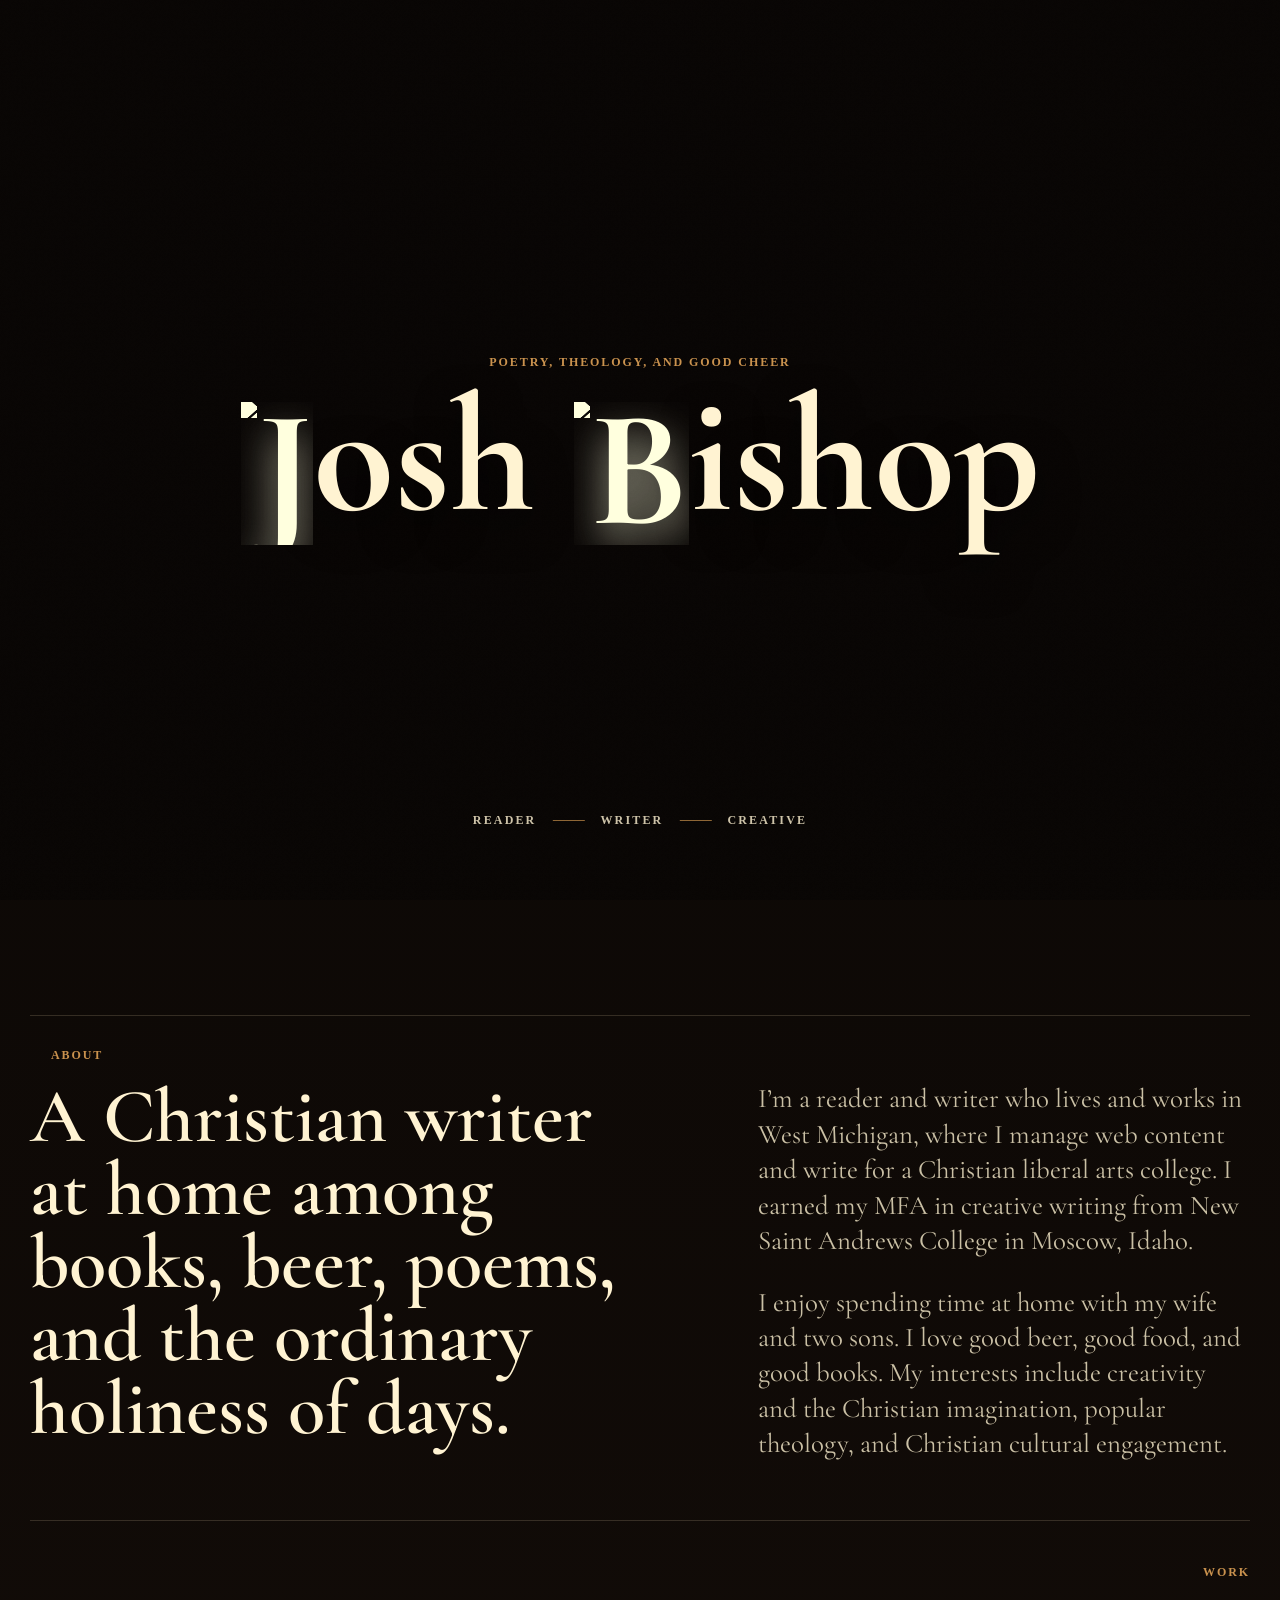
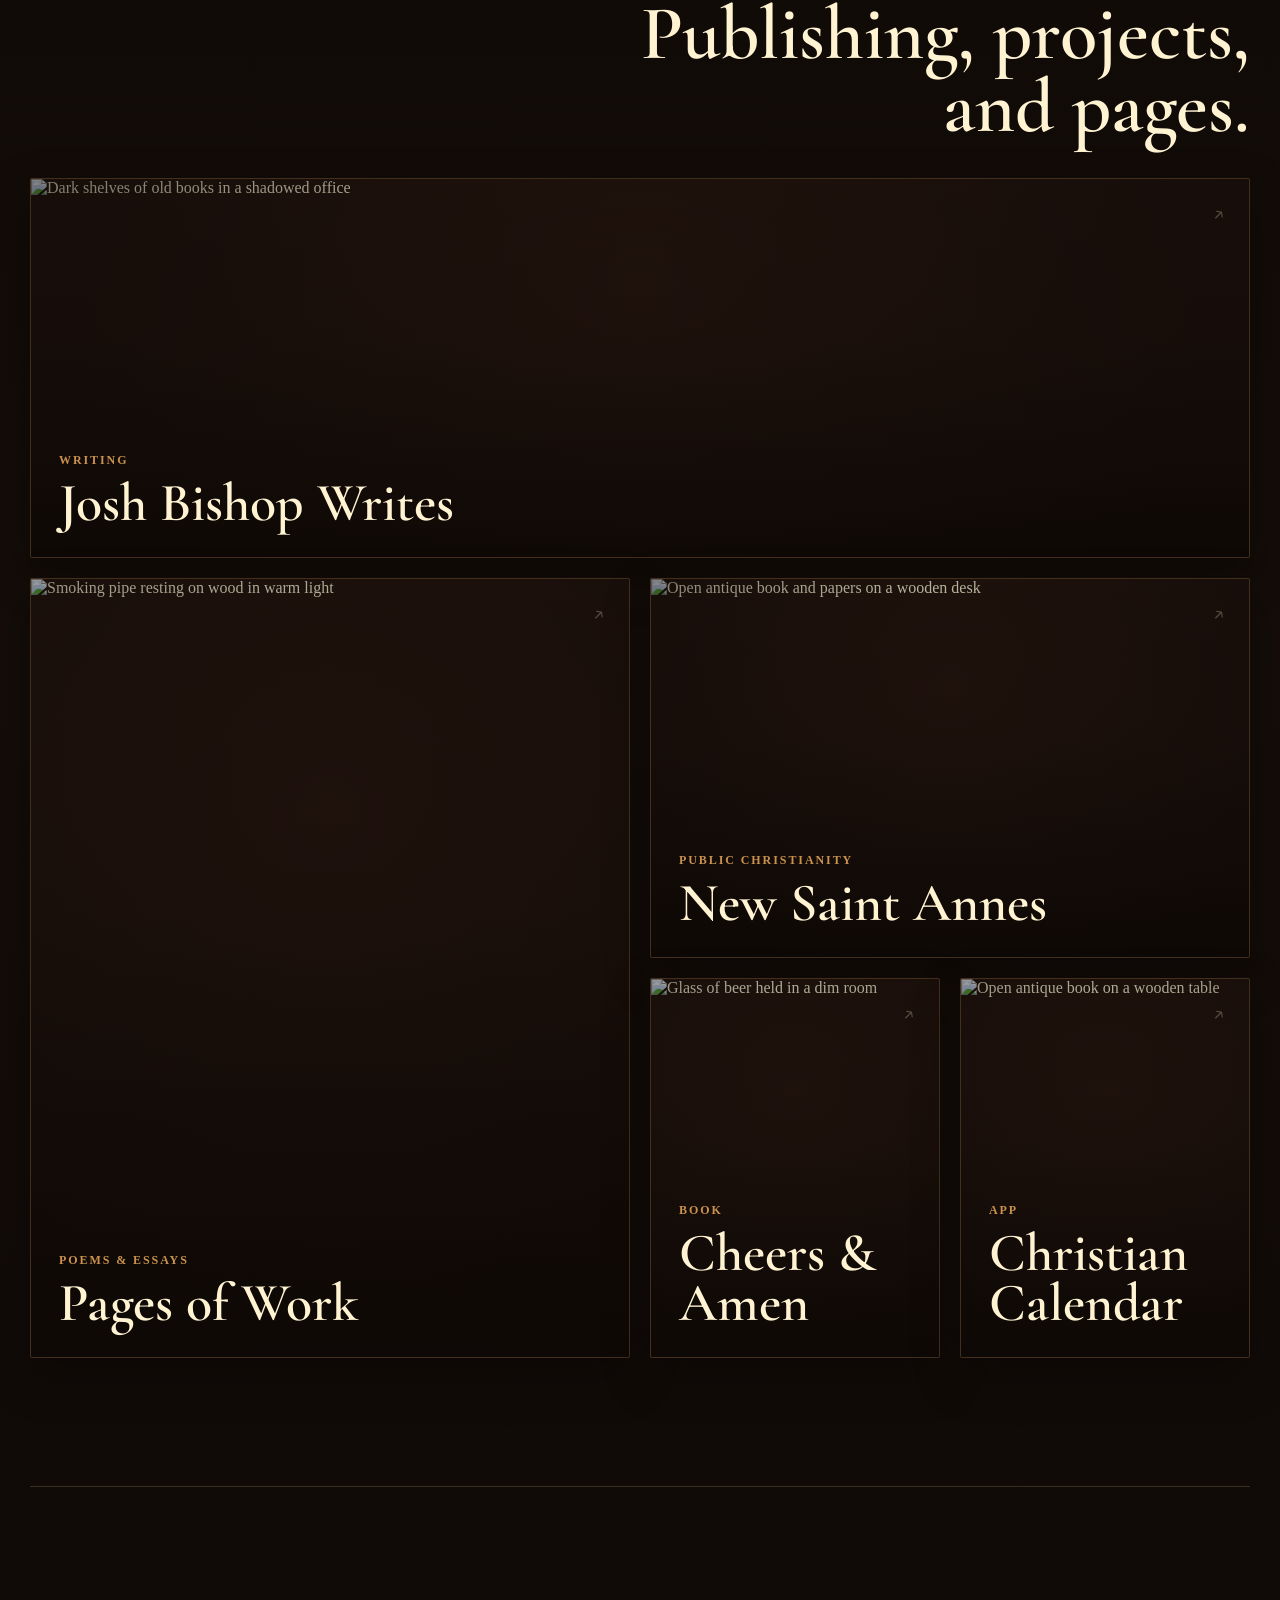
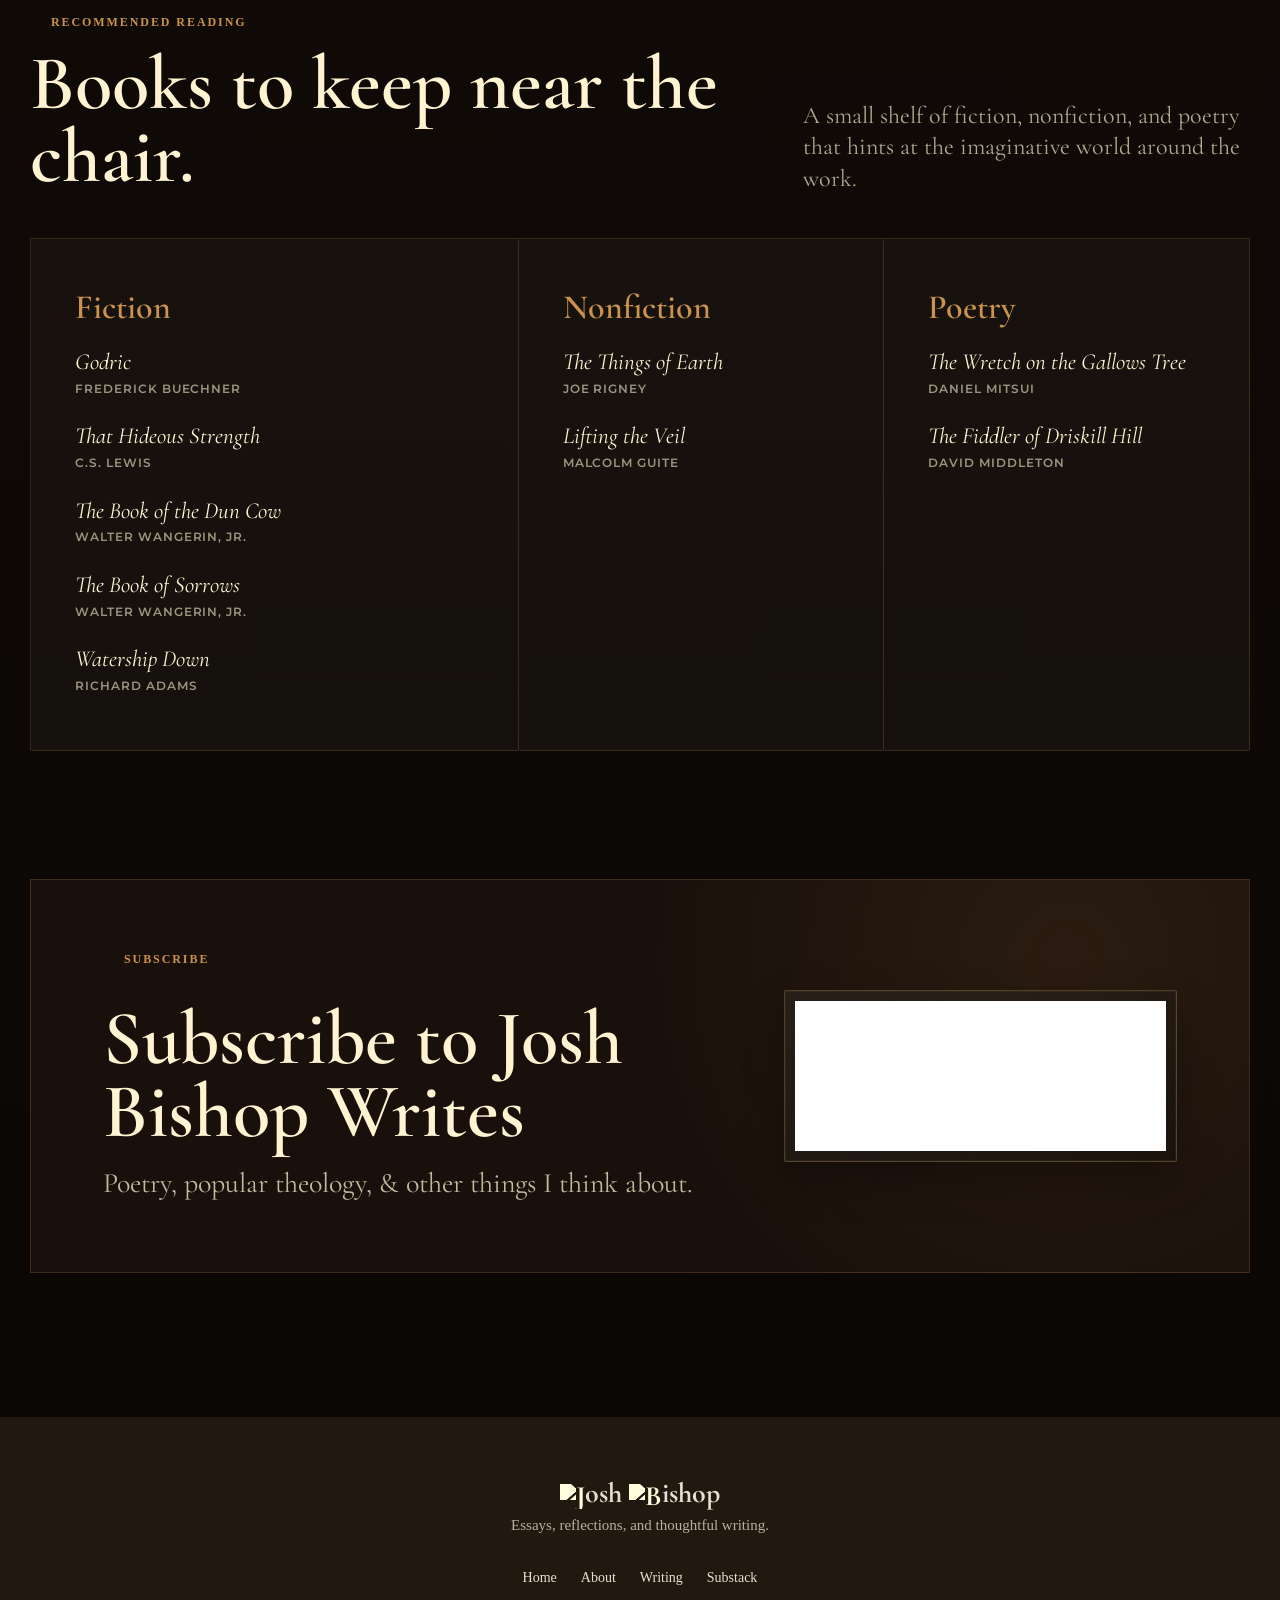
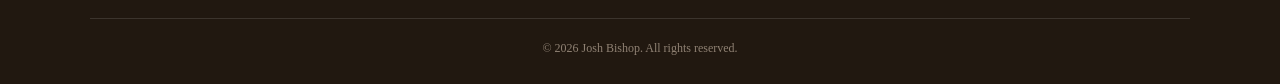
==== index.html @ c332c075 "Add files via upload" ====
<!doctype html>
<html lang="en">
  <head>
    <meta charset="utf-8">
    <meta name="viewport" content="width=device-width, initial-scale=1">
    <title>Josh Bishop | Poetry, Theology, and Good Cheer</title>
    <meta
    name="description"
    content="Josh Bishop is a West Michigan writer exploring poetry, Christian imagination, theology, culture, books, and the ordinary holiness of life."
>
    <link rel="preconnect" href="https://fonts.googleapis.com">
    <link rel="preconnect" href="https://fonts.gstatic.com" crossorigin>
    <link href="https://fonts.googleapis.com/css2?family=Cormorant+Garamond:wght@500;600;700&family=Montserrat:wght@400;500;600;700;800&display=swap" rel="stylesheet">
    <link rel="stylesheet" href="styles.css">
  </head>
  <body>

    <main id="top">
      <section class="hero" aria-label="Josh Bishop introduction">
        <video class="hero-video" autoplay muted loop playsinline>
          <source src="candle-book.mp4" type="video/mp4">
          <source src="https://videos.pexels.com/video-files/10425839/10425839-hd_1920_1080_24fps.mp4" type="video/mp4">
        </video>
        <div class="hero-shade" aria-hidden="true"></div>
        <div class="hero-content">
          <p class="eyebrow">Poetry, Theology, and Good Cheer</p>
          <h1><img class="gothic-initial" src="gothic-J.png" alt="J">osh <img class="gothic-initial" src="gothic-b.png" alt="B">ishop</h1>
        </div>
        <p class="hero-roles">Reader <span></span> Writer <span></span> Creative</p>
      </section>

      <section class="about-section" id="about">
        <div class="section-rule"></div>
        <p class="section-kicker">About</p>
        <div class="about-grid">
          <div class="about-heading">
            <h2>A Christian writer at home among books, beer, poems, and the ordinary holiness of days.</h2>
            <img class="section-pipe" src="smoking-pipe.png" alt="" aria-hidden="true">
          </div>
          <div class="about-copy">
            <p>I’m a reader and writer who lives and works in West Michigan, where I manage web content and write for a Christian liberal arts college. I earned my MFA in creative writing from New Saint Andrews College in Moscow, Idaho.</p>
            <p>I enjoy spending time at home with my wife and two sons. I love good beer, good food, and good books. My interests include creativity and the Christian imagination, popular theology, and Christian cultural engagement.</p>
          </div>
        </div>
      </section>

      <section class="work-section" id="work">
        <div class="section-heading">
          <p class="section-kicker">Work</p>
          <h2>Publishing, projects, and pages.</h2>
        </div>

        <div class="work-grid">
          <a class="work-card work-card-featured" href="https://www.joshbishopwrites.com/" target="_blank" rel="noopener noreferrer">
            <img src="old-office.jpg" alt="Dark shelves of old books in a shadowed office">
            <div class="card-vignette"></div>
            <span class="work-card-arrow" aria-hidden="true">↗</span>
            <div class="card-title">
              <span>Writing</span>
              <h3>Josh Bishop Writes</h3>
            </div>
            <div class="card-hover">
              <p>Poetry, popular theology, and the recurring questions that reward slow attention.</p>
            </div>
          </a>

          <a class="work-card work-card-pages" href="pages.html" target="_blank" rel="noopener noreferrer">
            <img src="pipe.jpg" alt="Smoking pipe resting on wood in warm light">
            <div class="card-vignette"></div>
            <span class="work-card-arrow" aria-hidden="true">↗</span>
            <div class="card-title">
              <span>Poems &amp; Essays</span>
              <h3>Pages of Work</h3>
            </div>
            <div class="card-hover">
              <p>A gathered index for poems, hymns, essays, commonplace notes, theology, and cultural criticism.</p>
            </div>
          </a>

          <a class="work-card work-card-new" href="https://www.newsaintannes.com/" target="_blank" rel="noopener noreferrer">
            <img src="bear.jpg" alt="Open antique book and papers on a wooden desk">
            <div class="card-vignette"></div>
            <span class="work-card-arrow" aria-hidden="true">↗</span>
            <div class="card-title">
              <span>Public Christianity</span>
              <h3>New Saint Annes</h3>
            </div>
            <div class="card-hover">
              <p>Christianity has public implications for how we live, work, worship, and govern.</p>
            </div>
          </a>

          <a class="work-card work-card-small" href="https://www.cheersamen.com/" target="_blank" rel="noopener noreferrer">
            <img src="beer.jpg" alt="Glass of beer held in a dim room">
            <div class="card-vignette"></div>
            <span class="work-card-arrow" aria-hidden="true">↗</span>
            <div class="card-title">
              <span>Book</span>
              <h3>Cheers &amp; Amen</h3>
            </div>
            <div class="card-hover">
              <p>Coming soon...</p>
            </div>
          </a>

          <a class="work-card work-card-small" href="https://www.newsaintannes.com/" target="_blank" rel="noopener noreferrer">
            <img src="old-books.jpg" alt="Open antique book on a wooden table">
            <div class="card-vignette"></div>
            <span class="work-card-arrow" aria-hidden="true">↗</span>
            <div class="card-title">
              <span>App</span>
              <h3>Christian Calendar</h3>
            </div>
            <div class="card-hover">
              <p>Coming soon...</p>
            </div>
          </a>
        </div>
      </section>

      <section class="reading-section" id="reading">
        <p class="section-kicker">Recommended Reading</p>
        <div class="reading-intro">
          <h2>Books to keep near the chair.</h2>
          <p>A small shelf of fiction, nonfiction, and poetry that hints at the imaginative world around the work.</p>
        </div>

        <div class="reading-grid">
          <div class="reading-list">
            <h3>Fiction</h3>
            <ul>
              <li><cite>Godric</cite><span>Frederick Buechner</span></li>
              <li><cite>That Hideous Strength</cite><span>C.S. Lewis</span></li>
              <li><cite>The Book of the Dun Cow</cite><span>Walter Wangerin, Jr.</span></li>
              <li><cite>The Book of Sorrows</cite><span>Walter Wangerin, Jr.</span></li>
              <li><cite>Watership Down</cite><span>Richard Adams</span></li>
            </ul>
          </div>
          <div class="reading-list">
            <h3>Nonfiction</h3>
            <ul>
              <li><cite>The Things of Earth</cite><span>Joe Rigney</span></li>
              <li><cite>Lifting the Veil</cite><span>Malcolm Guite</span></li>
            </ul>
          </div>
          <div class="reading-list">
            <h3>Poetry</h3>
            <ul>
              <li><cite>The Wretch on the Gallows Tree</cite><span>Daniel Mitsui</span></li>
              <li><cite>The Fiddler of Driskill Hill</cite><span>David Middleton</span></li>
            </ul>
          </div>
        </div>
      </section>

      <section class="subscribe-section" id="subscribe">
        <div class="subscribe-panel">
          <div class="subscribe-copy">
            <p class="section-kicker">Subscribe</p>
            <h2>Subscribe to Josh Bishop Writes</h2>
            <p>Poetry, popular theology, &amp; other things I think about.</p>
          </div>
          <div class="subscribe-frame">
            <iframe class="subscribe-embed" src="https://www.joshbishopwrites.com/embed" width="480" height="150" frameborder="0" scrolling="no"></iframe>
          </div>
        </div>
      </section>
    </main>

    <footer class="site-footer">
      <div class="footer-inner">
        <div class="footer-brand">
          <h3><img class="gothic-initial" src="gothic-J.png" alt="J">osh <img class="gothic-initial" src="gothic-b.png" alt="B">ishop</h3>
          <p>Essays, reflections, and thoughtful writing.</p>
        </div>

        <nav class="footer-nav" aria-label="Footer navigation">
          <a href="index.html">Home</a>
          <a href="index.html#about">About</a>
          <a href="pages.html">Writing</a>
          <a href="https://www.joshbishopwrites.com/" target="_blank" rel="noopener noreferrer">Substack</a>
        </nav>

        <div class="footer-bottom">
          <p>© 2026 Josh Bishop. All rights reserved.</p>
        </div>
      </div>
    </footer>

    <script src="script.js"></script>
  </body>
</html>
---- styles.css ----
:root {
  --black: #090604;
  --coal: #120b08;
  --walnut: #21130d;
  --brown: #352016;
  --oxblood: #68241f;
  --green: #203226;
  --brass: #ca924e;
  --paper: #f2dfbc;
  --cream: #fff3d2;
  --muted: #bca27b;
  --line: rgba(255, 231, 188, 0.16);
  --shadow: rgba(0, 0, 0, 0.54);
}

* {
  box-sizing: border-box;
}

html {
  scroll-behavior: smooth;
}

body {
  margin: 0;
  color: var(--cream);
  background:
    radial-gradient(circle at 20% 8%, rgba(104, 36, 31, 0.22), transparent 28rem),
    linear-gradient(180deg, #090604 0%, #140d09 46%, #090604 100%);
  cursor: url("deus-vult-cursor.png") 16 16, auto;
}

body.pages-page {
  min-height: 100vh;
  color: var(--cream);
  background:
    linear-gradient(rgba(9, 6, 4, 0.72), rgba(9, 6, 4, 0.88)),
    url("pages-background.jpg") center / cover fixed no-repeat;
}


body::before {
  position: fixed;
  inset: 0;
  z-index: 10;
  pointer-events: none;
  content: "";
  opacity: 0.025;
  background-image: url("data:image/svg+xml,%3Csvg viewBox='0 0 240 240' xmlns='http://www.w3.org/2000/svg'%3E%3Cfilter id='noise'%3E%3CfeTurbulence type='fractalNoise' baseFrequency='0.85' numOctaves='3' stitchTiles='stitch'/%3E%3C/filter%3E%3Crect width='240' height='240' filter='url(%23noise)' opacity='0.55'/%3E%3C/svg%3E");
  background-size: 240px 240px;
  mix-blend-mode: overlay;
}

a {
  color: inherit;
  text-decoration: none;
}

a:focus-visible,
button:focus-visible,
input:focus-visible {
  outline: 2px solid rgba(185, 133, 69, 0.9);
  outline-offset: 4px;
}

img,
video {
  display: block;
  max-width: 100%;
}

.hero {
  position: relative;
  min-height: 100svh;
  display: grid;
  place-items: center;
  overflow: hidden;
  isolation: isolate;
  background: var(--black);
}

.hero-video {
  position: absolute;
  inset: 0;
  z-index: -3;
  width: 100%;
  height: 100%;
  object-fit: cover;
}

.hero-shade {
  position: absolute;
  inset: 0;
  z-index: -1;
  background:
    radial-gradient(circle at center, rgba(9, 6, 4, 0.03) 0%, rgba(9, 6, 4, 0.26) 44%, rgba(9, 6, 4, 0.58) 100%),
    linear-gradient(180deg, rgba(9, 6, 4, 0.12) 0%, rgba(9, 6, 4, 0.24) 62%, rgba(9, 6, 4, 0.72) 100%),
    rgba(9, 6, 4, 0.1);
}

.hero-content {
  width: min(960px, calc(100% - 40px));
  text-align: center;
}

.eyebrow,
.section-kicker {
  margin: 0 0 18px;
  color: var(--brass);
  font-size: 12px;
  font-weight: 800;
  letter-spacing: 0.16em;
  text-transform: uppercase;
}

.section-kicker::before {
  display: inline-block;
  width: 12px;
  height: 12px;
  margin-right: 9px;
  vertical-align: -1px;
  content: "";
  background: rgba(185, 133, 69, 0.78);
  mask: url("deus-vult.png") center / contain no-repeat;
  -webkit-mask: url("deus-vult.png") center / contain no-repeat;
}

.hero h1 {
  margin: 0;
  font-family: "Cormorant Garamond", Georgia, serif;
  font-size: clamp(72px, 13vw, 190px);
  font-weight: 700;
  line-height: 0.82;
  letter-spacing: 0;
  text-shadow: 0 18px 40px rgba(0, 0, 0, 0.72);
}

.gothic-initial {
  display: inline-block;
  width: auto;
  height: 0.86em;
  vertical-align: -0.08em;
  filter: brightness(0) saturate(100%) invert(94%) sepia(12%) saturate(643%) hue-rotate(339deg) brightness(108%) contrast(104%);
}

.hero-roles {
  position: absolute;
  left: 50%;
  bottom: clamp(34px, 8vh, 84px);
  display: flex;
  align-items: center;
  gap: 16px;
  margin: 0;
  color: rgba(255, 243, 210, 0.8);
  font-size: 12px;
  font-weight: 800;
  letter-spacing: 0.18em;
  text-transform: uppercase;
  transform: translateX(-50%);
  white-space: nowrap;
}

.hero-roles span {
  width: 32px;
  height: 1px;
  background: rgba(185, 133, 69, 0.76);
}

.about-section,
.work-section,
.reading-section,
.subscribe-section {
  width: min(1220px, calc(100% - 40px));
  margin: 0 auto;
}

.about-section {
  padding: clamp(80px, 9vw, 130px) 0 clamp(36px, 5vw, 72px);
}

.section-rule {
  width: 100%;
  height: 1px;
  margin-bottom: 32px;
  background: var(--line);
}

.about-grid {
  display: grid;
  grid-template-columns: minmax(0, 0.96fr) minmax(320px, 0.74fr);
  gap: clamp(40px, 7vw, 96px);
  align-items: start;
}

.about-heading {
  position: relative;
}

h2,
h3 {
  font-family: "Cormorant Garamond", Georgia, serif;
  letter-spacing: 0;
}

.about-heading h2,
.section-heading h2,
.reading-intro h2,
.subscribe-panel h2 {
  margin: 0;
  font-size: clamp(42px, 6vw, 78px);
  font-weight: 600;
  line-height: 0.95;
}

.about-copy {
  color: rgba(255, 243, 210, 0.78);
  font-family: "Cormorant Garamond", Georgia, serif;
  font-size: clamp(22px, 2.1vw, 29px);
  line-height: 1.32;
}

.about-copy p {
  margin: 0 0 26px;
}

.section-pipe {
  position: absolute;
  top: 350px;
  left: -2rem;
  z-index: 5;
  width: clamp(220px, 30vw, 360px);
  height: auto;
  margin: 0;
  opacity: 0.72;
  filter: sepia(1) saturate(1.9) hue-rotate(345deg) brightness(0.5);
  pointer-events: none;
  transform: scaleX(-1) rotate(20deg);
  transform-origin: right;
}

.section-heading {
  margin-bottom: 34px;
  margin-top: -5rem;

  padding-top: clamp(30px, 4vw, 44px);
  border-top: 1px solid var(--line);
  text-align: right;
}

.section-heading h2 {
  max-width: 630px;
  margin-left: auto;
}

.work-section {
  padding: clamp(24px, 4vw, 48px) 0 clamp(84px, 10vw, 150px);
}

.work-grid {
  display: grid;
  grid-template-columns: repeat(4, minmax(0, 1fr));
  grid-auto-rows: 180px;
  gap: 20px;
}

.work-card {
  position: relative;
  overflow: hidden;
  min-height: 320px;
  border-radius: 2px;
  border: 1px solid rgba(215, 171, 103, 0.18);
  background: var(--walnut);
  box-shadow: 0 18px 48px rgba(0, 0, 0, 0.3);
}

.work-card-featured img {
  object-position: center 70%;
}

.work-card:focus-visible {
  outline-offset: 6px;
}

.work-card.tall {
  grid-column: span 2;
  grid-row: span 2;
}

.work-card.wide {
  grid-column: span 2;
}

.work-card-featured {
  grid-column: 1 / -1;
  grid-row: span 2;
}

.work-card-pages {
  grid-column: span 2;
  grid-row: span 4;
}

.work-card-new {
  grid-column: span 2;
  grid-row: span 2;
}

.work-card-small {
  grid-column: span 1;
  grid-row: span 2;
}

.work-card img {
  width: 100%;
  height: 100%;
  object-fit: cover;
  filter: saturate(0.92) contrast(1.06) brightness(0.86);
  transition: transform 700ms ease, filter 700ms ease;
}

.card-vignette,
.card-hover,
.card-title {
  position: absolute;
  inset: 0;
}

.work-card-arrow {
  position: absolute;
  top: 24px;
  right: 24px;
  z-index: 2;
  color: rgba(255, 243, 210, 0.74);
  font-family: "Montserrat", system-ui, -apple-system, BlinkMacSystemFont, "Segoe UI", sans-serif;
  font-size: 22px;
  line-height: 1;
  opacity: 0.35;
  transform: translate(0);
  transition: opacity 240ms ease, transform 240ms ease;
}

.card-vignette {
  background:
    linear-gradient(180deg, rgba(9, 6, 4, 0.06) 0%, rgba(9, 6, 4, 0.14) 42%, rgba(9, 6, 4, 0.68) 100%),
    radial-gradient(circle at 50% 30%, transparent 0%, rgba(9, 6, 4, 0.38) 84%);
  transition: background 340ms ease;
}

.card-title {
  display: flex;
  flex-direction: column;
  justify-content: flex-end;
  padding: 28px;
  transition: transform 340ms ease;
}

.card-title span {
  margin-bottom: 10px;
  color: var(--brass);
  font-size: 12px;
  font-weight: 800;
  letter-spacing: 0.16em;
  text-transform: uppercase;
}

.card-title h3 {
  max-width: 420px;
  margin: 0;
  font-size: clamp(44px, 4.2vw, 62px);
  font-weight: 600;
  line-height: 0.94;
}

.card-hover {
  display: flex;
  align-items: flex-end;
  justify-content: flex-start;
  text-align: left;
  padding: 28px;
  opacity: 0;
  transform: translateY(16px);
  transition: opacity 300ms ease, transform 300ms ease;
}

.card-hover p {
  width: min(430px, 100%);
  margin: 0;
  color: var(--paper);
  font-family: "Cormorant Garamond", Georgia, serif;
  font-size: 25px;
  line-height: 1.18;
}

.work-card:hover img,
.work-card:focus-within img {
  transform: scale(1.025);
  filter: saturate(0.96) contrast(1.08) brightness(0.8);
}

.work-card:hover .card-vignette,
.work-card:focus-within .card-vignette {
  background:
    linear-gradient(180deg, rgba(9, 6, 4, 0.08) 0%, rgba(9, 6, 4, 0.24) 42%, rgba(9, 6, 4, 0.82) 100%),
    radial-gradient(circle at 50% 30%, rgba(9, 6, 4, 0.04) 0%, rgba(9, 6, 4, 0.56) 84%);
}

.work-card:hover .work-card-arrow,
.work-card:focus-within .work-card-arrow {
  opacity: 1;
  transform: translate(3px, -3px);
}

.work-card:hover .card-title,
.work-card:focus-within .card-title {
  transform: translateY(-56px);
}

.work-card-pages:hover .card-title,
.work-card-pages:focus-within .card-title {
  transform: translateY(-92px);
}

.work-card:hover .card-hover,
.work-card:focus-within .card-hover {
  opacity: 1;
  transform: translateY(0);
}

.reading-section {
  padding: clamp(84px, 10vw, 138px) 0;
  border-top: 1px solid var(--line);
}

.reading-intro {
  display: grid;
  grid-template-columns: minmax(0, 0.84fr) minmax(300px, 0.52fr);
  gap: 52px;
  align-items: end;
  margin-bottom: 44px;
}

.reading-intro p {
  margin: 0;
  color: rgba(255, 243, 210, 0.68);
  font-family: "Cormorant Garamond", Georgia, serif;
  font-size: 24px;
  line-height: 1.3;
}

.reading-grid {
  display: grid;
  grid-template-columns: 1.2fr 0.9fr 0.9fr;
  border-top: 1px solid rgba(215, 171, 103, 0.18);
  border-left: 1px solid rgba(215, 171, 103, 0.18);
}

.reading-list {
  min-height: 330px;
  padding: clamp(38px, 4vw, 48px) clamp(30px, 3.6vw, 44px) clamp(44px, 4.5vw, 54px);
  border-radius: 2px;
  border-right: 1px solid rgba(215, 171, 103, 0.18);
  border-bottom: 1px solid rgba(215, 171, 103, 0.18);
  background: rgba(255, 243, 210, 0.035);
}

.reading-list h3 {
  margin: 0 0 22px;
  color: var(--brass);
  font-size: 34px;
  font-weight: 600;
}

.reading-list ul {
  display: grid;
  gap: 26px;
  margin: 0;
  padding: 0;
  list-style: none;
}

.reading-list li {
  display: grid;
  gap: 5px;
  color: rgba(255, 243, 210, 0.74);
  font-size: 15px;
  line-height: 1.55;
}

.reading-list li span {
  color: rgba(255, 243, 210, 0.58);
  font-family: "Montserrat", system-ui, -apple-system, BlinkMacSystemFont, "Segoe UI", sans-serif;
  font-size: 12px;
  font-weight: 600;
  letter-spacing: 0.08em;
  text-transform: uppercase;
}

cite {
  display: block;
  color: var(--cream);
  font-family: "Cormorant Garamond", Georgia, serif;
  font-size: 23px;
  font-style: italic;
  line-height: 1.08;
}

.subscribe-section {
  padding: 0 0 clamp(36px, 5vw, 64px);
}

.subscribe-panel {
  position: relative;
  overflow: hidden;
  display: grid;
  grid-template-columns: minmax(0, 0.95fr) minmax(360px, 0.58fr);
  gap: 24px 36px;
  align-items: center;
  padding: clamp(36px, 6vw, 72px);
  border: 1px solid rgba(215, 171, 103, 0.18);
  background:
    radial-gradient(circle at 85% 20%, rgba(185, 133, 69, 0.1), transparent 26rem),
    #1a100b;
}

.subscribe-copy {
  display: grid;
  gap: 18px;
  align-content: center;
}

.subscribe-panel h2 {
  max-width: 760px;
}

.subscribe-panel p:not(.section-kicker) {
  margin: 0;
  color: rgba(255, 243, 210, 0.74);
  font-family: "Cormorant Garamond", Georgia, serif;
  font-size: 28px;
  line-height: 1.2;
}

.subscribe-form {
  grid-column: 1 / -1;
  display: grid;
  grid-template-columns: minmax(0, 3fr) minmax(140px, 1fr);
  gap: 12px;
  align-self: end;
  width: min(100%, 660px);
  margin-top: 22px;
}

.subscribe-form input,
.subscribe-form button {
  height: 50px;
  border: 1px solid rgba(255, 231, 188, 0.24);
  font: inherit;
}

.subscribe-form input {
  min-width: 0;
  padding: 0 16px;
  color: var(--cream);
  background: rgba(9, 6, 4, 0.42);
}

.subscribe-form input:focus {
  border-color: rgba(185, 133, 69, 0.7);
}

.subscribe-form input::placeholder {
  color: rgba(255, 243, 210, 0.58);
}

.subscribe-form button {
  padding: 0 24px;
  color: #170d09;
  background: var(--brass);
  font-size: 12px;
  font-weight: 800;
  letter-spacing: 0.14em;
  text-transform: uppercase;
  cursor: pointer;
  transition: background 160ms ease, transform 160ms ease;
}

.subscribe-form button:hover {
  background: #d09a58;
}

.subscribe-form button:active {
  transform: translateY(1px);
}

.subscribe-embed {
  display: block;
  width: 100%;
  max-width: 100%;
  border: 0;
  background: #fff;
}

.subscribe-frame {
  grid-column: 2;
  grid-row: 1;
  justify-self: end;
  overflow: hidden;
  width: min(100%, 520px);
  margin-top: 0;
  padding: 10px;
  border: 1px solid rgba(215, 171, 103, 0.28);
  border-radius: 2px;
  background:
    linear-gradient(145deg, rgba(255, 243, 210, 0.08), rgba(255, 243, 210, 0.02)),
    rgba(9, 6, 4, 0.42);
  box-shadow:
    inset 0 0 0 1px rgba(255, 243, 210, 0.04),
    0 18px 42px rgba(0, 0, 0, 0.28);
}

.site-footer {
  margin-top: 80px;
  padding: 64px 24px 28px;
  color: #e8ddcf;
  background: #211810;
}

.footer-inner {
  max-width: 1100px;
  margin: 0 auto;
  text-align: center;
}

.footer-brand {
  margin-bottom: 36px;
}

.footer-brand h3 {
  margin: 0 0 8px;
  font-family: "Cormorant Garamond", Georgia, serif;
  font-size: 28px;
  font-weight: 700;
  line-height: 0.9;
}

.footer-brand .gothic-initial {
  height: 0.9em;
}

.footer-brand p {
  margin: 0;
  color: #bcae9e;
  font-size: 15px;
}

.footer-nav {
  display: flex;
  flex-wrap: wrap;
  justify-content: center;
  gap: 24px;
  padding-bottom: 32px;
  border-bottom: 1px solid rgba(255, 255, 255, 0.12);
}

.footer-nav a {
  color: #e8ddcf;
  font-size: 14px;
  transition: opacity 200ms ease;
}

.footer-nav a:hover {
  opacity: 0.65;
}

.footer-bottom {
  padding-top: 22px;
  color: #8f8173;
  font-size: 12px;
}

.footer-bottom p {
  margin: 0;
}

.visually-hidden {
  position: absolute;
  width: 1px;
  height: 1px;
  padding: 0;
  overflow: hidden;
  clip: rect(0, 0, 0, 0);
  white-space: nowrap;
  border: 0;
}

.pages-header {
  position: relative;
  z-index: 2;
  display: grid;
  grid-template-columns: 1fr auto 1fr;
  align-items: center;
  gap: 24px;
  width: min(1340px, calc(100% - 40px));
  margin: 0 auto;
  padding: 28px 0 0;
  color: rgba(255, 243, 210, 0.66);
  font-size: 11px;
  font-weight: 800;
  letter-spacing: 0.14em;
  text-transform: uppercase;
}

.pages-home-link {
  justify-self: start;
  transition: color 180ms ease;
}

.pages-home-link::before {
  content: "← ";
}

.pages-home-link:hover {
  color: var(--cream);
}

.pages-header-label {
  margin: 0;
  color: var(--cream);
  font-family: "Cormorant Garamond", Georgia, serif;
  font-size: 24px;
  font-weight: 700;
  line-height: 0.9;
  letter-spacing: 0;
  text-transform: none;
  white-space: nowrap;
}

.pages-header-label .gothic-initial {
  height: 0.9em;
}

.pages-main {
  position: relative;
  z-index: 1;
  width: min(1340px, calc(100% - 40px));
  margin: 0 auto;
  padding: clamp(58px, 6vw, 92px) 0 clamp(44px, 7vw, 92px);
}

.pages-hero {
  display: grid;
  justify-items: center;
  text-align: center;
}

.pages-title {
  max-width: 1120px;
  margin: 0;
  font-family: "Cormorant Garamond", Georgia, serif;
  font-size: clamp(76px, 12vw, 180px);
  font-weight: 500;
  line-height: 0.85;
  letter-spacing: 0;
  text-shadow: 0 18px 42px rgba(0, 0, 0, 0.72);
}

.pages-intro {
  width: min(680px, 100%);
  margin: clamp(24px, 3vw, 38px) auto 0;
  color: rgba(255, 243, 210, 0.76);
  font-family: "Cormorant Garamond", Georgia, serif;
  font-size: clamp(24px, 2.4vw, 34px);
  line-height: 1.2;
}

.pages-archive {
  display: grid;
  grid-template-columns: repeat(12, minmax(0, 1fr));
  grid-auto-rows: 90px;
  gap: 18px;
  margin-top: clamp(52px, 6vw, 84px);
}

.page-card {
  position: relative;
  overflow: hidden;
  display: block;
  min-height: 260px;
  border: 1px solid rgba(215, 171, 103, 0.2);
  border-radius: 2px;
  background: #140d09;
  box-shadow: 0 22px 60px rgba(0, 0, 0, 0.34);
  isolation: isolate;
}

.page-card-primary {
  grid-column: span 7;
  grid-row: span 6;
}

.page-card-short {
  grid-column: span 5;
  grid-row: span 3;
}

.page-card-square {
  grid-column: span 4;
  grid-row: span 4;
}

.page-card-wide {
  grid-column: span 8;
  grid-row: span 4;
}

.page-card-medium {
  grid-column: span 4;
  grid-row: span 3;
}

.page-card-anglican {
  grid-column: span 3;
  grid-row: span 6;
}

.page-card-subscribe {
  grid-column: span 9;
  grid-row: span 3;
  min-height: 0;
  border-color: rgba(215, 171, 103, 0.3);
  background:
    radial-gradient(circle at 84% 18%, rgba(185, 133, 69, 0.16), transparent 18rem),
    linear-gradient(145deg, rgba(255, 243, 210, 0.05), rgba(9, 6, 4, 0.08)),
    rgba(18, 11, 8, 0.9);
}

.page-card img {
  width: 100%;
  height: 100%;
  object-fit: cover;
  filter: saturate(0.9) contrast(1.04) brightness(0.9);
  transform: scale(1);
  transition: transform 700ms ease, filter 700ms ease;
}

.page-card-rabbit-room img {
  object-position: center 24%;
}

.page-card-rabbit-poetry img {
  object-position: center 80%;
}

.page-card-medium img {
  
  filter: sepia(0.75) saturate(1.3) brightness(0.68);
}

.page-card-shade {
  position: absolute;
  inset: 0;
  z-index: 1;
  background:
    linear-gradient(to top, rgba(8, 5, 3, 0.84), rgba(8, 5, 3, 0.2) 60%, rgba(8, 5, 3, 0.06)),
    radial-gradient(circle at 50% 28%, rgba(255, 243, 210, 0.06), rgba(8, 5, 3, 0.34) 78%);
  transition: background 320ms ease;
}

.page-card-content {
  position: absolute;
  left: 0;
  right: 0;
  bottom: 0;
  z-index: 2;
  display: flex;
  flex-direction: column;
  align-items: flex-start;
  padding: clamp(22px, 3vw, 34px);
}

.page-subscribe-content {
  top: 0;
  display: grid;
  grid-template-columns: minmax(0, 0.9fr) minmax(320px, 1fr);
  gap: clamp(20px, 4vw, 48px);
  align-content: center;
  align-items: center;
}

.page-subscribe-copy {
  display: grid;
  grid-column: 1;
  gap: 12px;
}



.page-card-subscribe .page-card-title {
  font-size: clamp(30px, 3vw, 46px);
}

.pages-more-embed {
  height: 150px;
}

.pages-more-frame {
  grid-column: 2;
  grid-row: 1;
  align-self: center;
  justify-self: end;
  width: min(100%, 520px);
  margin-top: 0;
}

.page-card-category {
  color: var(--brass);
  font-size: 11px;
  font-weight: 800;
  letter-spacing: 0.16em;
  text-transform: uppercase;
}

.page-card-title {
  display: flex;
  align-items: end;
  justify-content: space-between;
  gap: 18px;
  font-family: "Cormorant Garamond", Georgia, serif;
  font-size: clamp(34px, 4vw, 62px);
  font-weight: 600;
  line-height: 0.95;
  letter-spacing: 0;
}

.page-card-arrow {
  position: absolute;
  top: 24px;
  right: 24px;
  z-index: 2;
  color: rgba(255, 243, 210, 0.74);
  font-family: "Montserrat", system-ui, -apple-system, BlinkMacSystemFont, "Segoe UI", sans-serif;
  font-size: 22px;
  line-height: 1;
  opacity: 0.35;
  transform: translate(0);
  transition: opacity 240ms ease, transform 240ms ease;
}

.page-card-description {
  max-width: 520px;
  margin-top: 0;
  color: rgba(242, 223, 188, 0.88);
  font-family: "Cormorant Garamond", Georgia, serif;
  font-size: clamp(18px, 1.5vw, 23px);
  line-height: 1.2;
  max-height: 0;
  opacity: 0;
  overflow: hidden;
  transform: translateY(10px);
  transition:
    max-height 420ms ease,
    opacity 280ms ease,
    transform 420ms ease,
    margin-top 420ms ease;
}

.page-card:hover img,
.page-card:focus-visible img {
  filter: saturate(0.94) contrast(1.06) brightness(0.82);
  transform: scale(1.026);
}

.page-card:hover .page-card-shade,
.page-card:focus-visible .page-card-shade {
  background:
    linear-gradient(to top, rgba(8, 5, 3, 0.9), rgba(8, 5, 3, 0.3) 58%, rgba(8, 5, 3, 0.12)),
    radial-gradient(circle at 50% 28%, rgba(255, 243, 210, 0.04), rgba(8, 5, 3, 0.48) 82%);
}

.page-card:hover .page-card-arrow,
.page-card:focus-visible .page-card-arrow {
  opacity: 1;
  transform: translate(3px, -3px);
}

.page-card:hover .page-card-description,
.page-card:focus-visible .page-card-description {
  max-height: 120px;
  margin-top: 14px;
  opacity: 1;
  transform: translateY(0);
}

@media (max-width: 920px) {
  .about-grid,
  .reading-intro,
  .subscribe-panel {
    grid-template-columns: 1fr;
  }

  .subscribe-frame {
    grid-column: 1;
    grid-row: auto;
    justify-self: start;
    margin-top: 10px;
  }

  .subscribe-panel p:not(.section-kicker) {
    max-width: 560px;
  }

  .work-grid {
    grid-template-columns: repeat(2, minmax(0, 1fr));
    grid-auto-rows: 340px;
  }

  .work-card.tall,
  .work-card.wide,
  .work-card-featured,
  .work-card-pages,
  .work-card-new {
    grid-column: span 2;
    grid-row: span 1;
  }

  .reading-grid {
    grid-template-columns: 1fr;
  }

  .pages-archive {
    grid-template-columns: repeat(6, minmax(0, 1fr));
    grid-auto-rows: 86px;
  }

  .page-card-primary,
  .page-card-short,
  .page-card-square,
  .page-card-wide,
  .page-card-medium,
  .page-card-anglican,
  .page-card-subscribe {
    grid-column: span 6;
    grid-row: span 4;
  }

}

@media (max-width: 620px) {
  .hero-video {
    object-position: 34% center;
  }

  .hero-content {
    width: min(100% - 28px, 420px);
  }

  .eyebrow {
    margin-bottom: 14px;
    font-size: 9px;
    letter-spacing: 0.12em;
  }

  .hero h1 {
    font-size: clamp(54px, 18vw, 86px);
    line-height: 0.86;
    white-space: nowrap;
  }

  .hero-roles {
    bottom: 24px;
    gap: 9px;
    font-size: 9px;
    letter-spacing: 0.12em;
  }

  .hero-roles span {
    width: 16px;
  }

  .section-pipe {
    top: 518px;
  }

  .about-section,
  .work-section,
  .reading-section,
  .subscribe-section {
    width: min(100% - 28px, 1220px);
  }

  .section-heading{
    margin-top: 0;
  }

  .work-grid {
    grid-template-columns: 1fr;
  }

  .work-card,
  .work-card.tall,
  .work-card.wide,
  .work-card-featured,
  .work-card-pages,
  .work-card-new,
  .work-card-small {
    grid-column: span 1;
    grid-row: span 1;
  }

  .subscribe-form {
    grid-template-columns: 1fr;
    width: 100%;
  }

  .footer-nav {
    gap: 16px 22px;
  }

  body.pages-page {
    background-attachment: scroll;
  }

  .pages-header {
    grid-template-columns: 1fr;
    gap: 12px;
    width: min(100% - 28px, 1220px);
    padding-top: 22px;
  }

  .pages-header-label {
    justify-self: center;
  }

  .pages-main {
    width: min(100% - 28px, 1220px);
    padding-top: 60px;
  }

  .pages-title {
    font-size: clamp(68px, 24vw, 116px);
  }

  .pages-archive {
    grid-template-columns: 1fr;
    grid-auto-rows: auto;
    gap: 14px;
    margin-top: 56px;
  }

  .page-card-primary,
  .page-card-short,
  .page-card-square,
  .page-card-wide,
  .page-card-medium,
  .page-card-anglican {
    grid-column: span 1;
    grid-row: auto;
  }

  .page-card-subscribe {
    grid-column: span 1;
    grid-row: auto;
    aspect-ratio: auto;
    min-height: 360px;
  }

  .page-subscribe-content {
    grid-template-columns: 1fr;
    gap: 20px;
  }

  .pages-more-frame {
    grid-column: 1;
    grid-row: auto;
    justify-self: stretch;
  }

  .page-card {
    aspect-ratio: 4 / 3;
    min-height: 0;
  }

  .page-card-description,
  .page-card-arrow {
    opacity: 1;
    transform: translate(0);
  }

  .page-card-description {
    max-height: 120px;
    margin-top: 14px;
  }
}

@media (prefers-reduced-motion: reduce) {
  html {
    scroll-behavior: auto;
  }

  *,
  *::before,
  *::after {
    scroll-behavior: auto !important;
    transition-duration: 0.01ms !important;
    animation-duration: 0.01ms !important;
    animation-iteration-count: 1 !important;
  }

  .hero-video {
    display: none;
  }
}
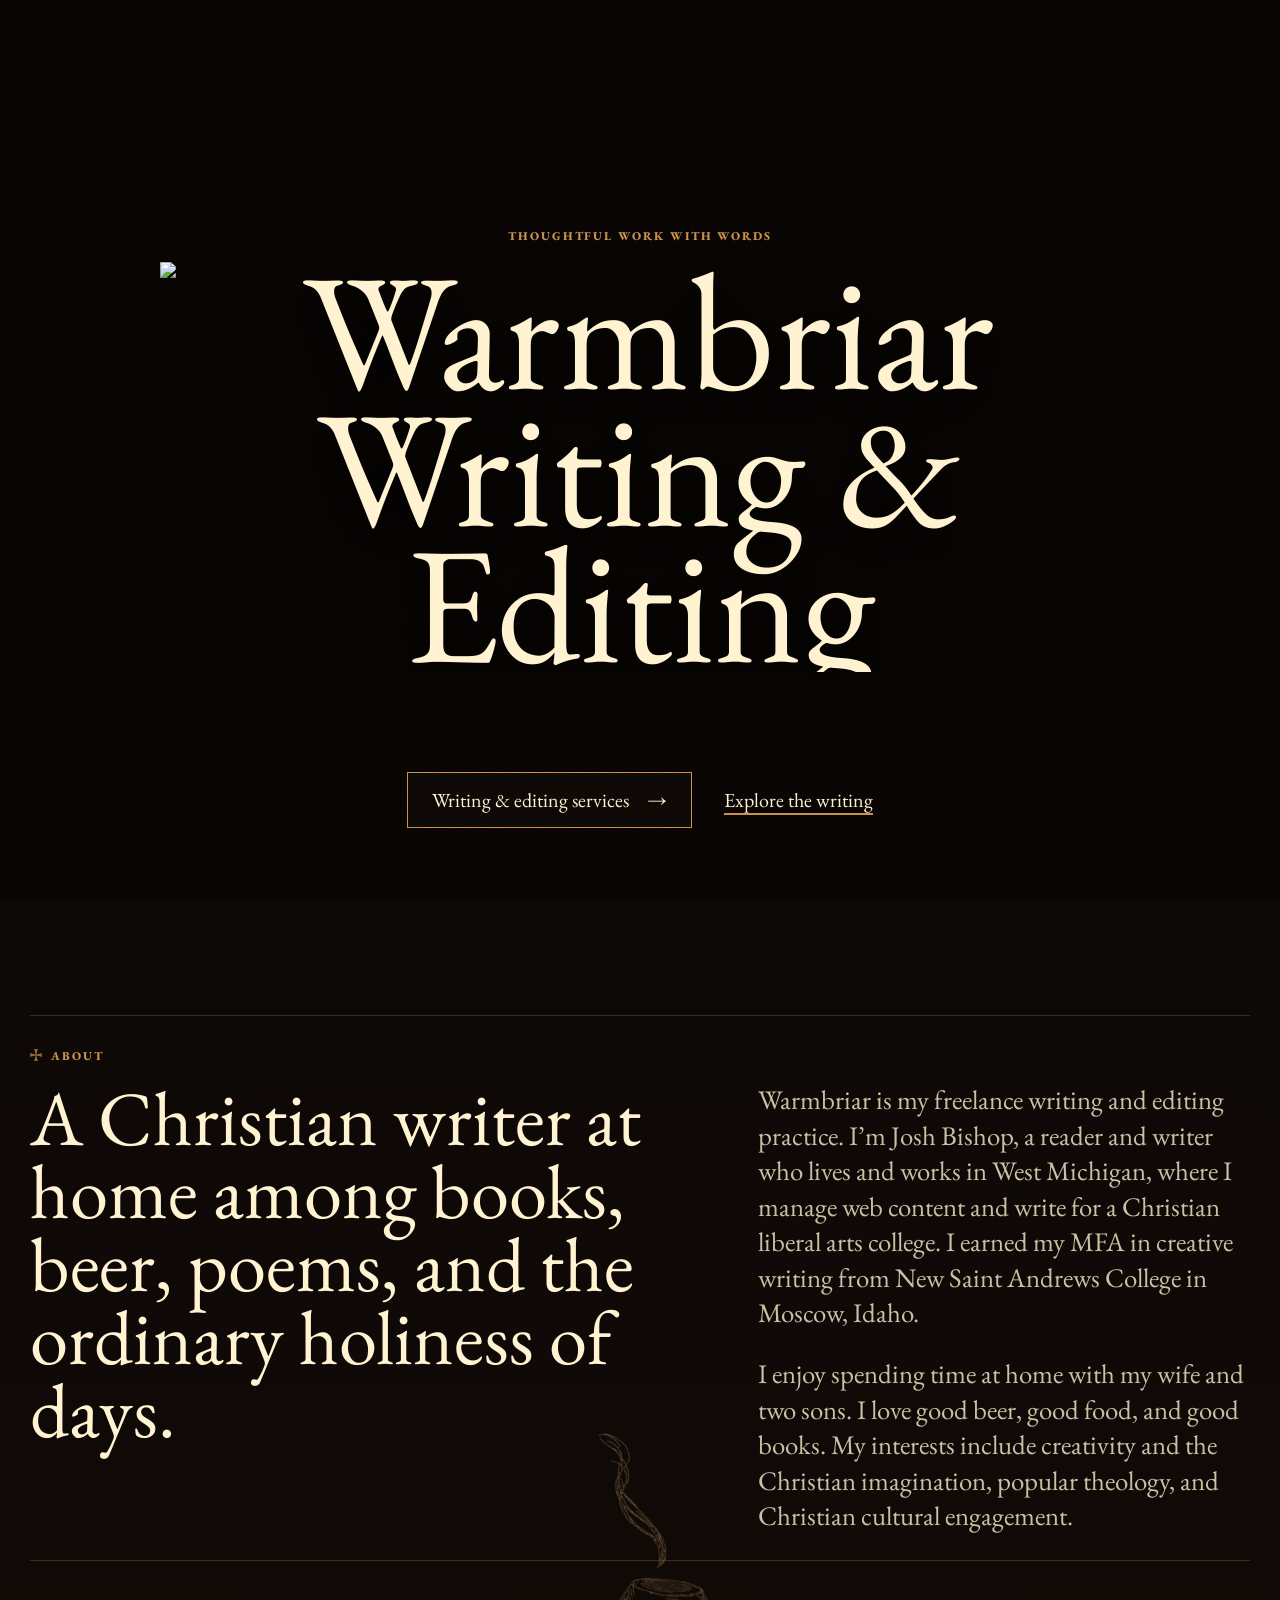
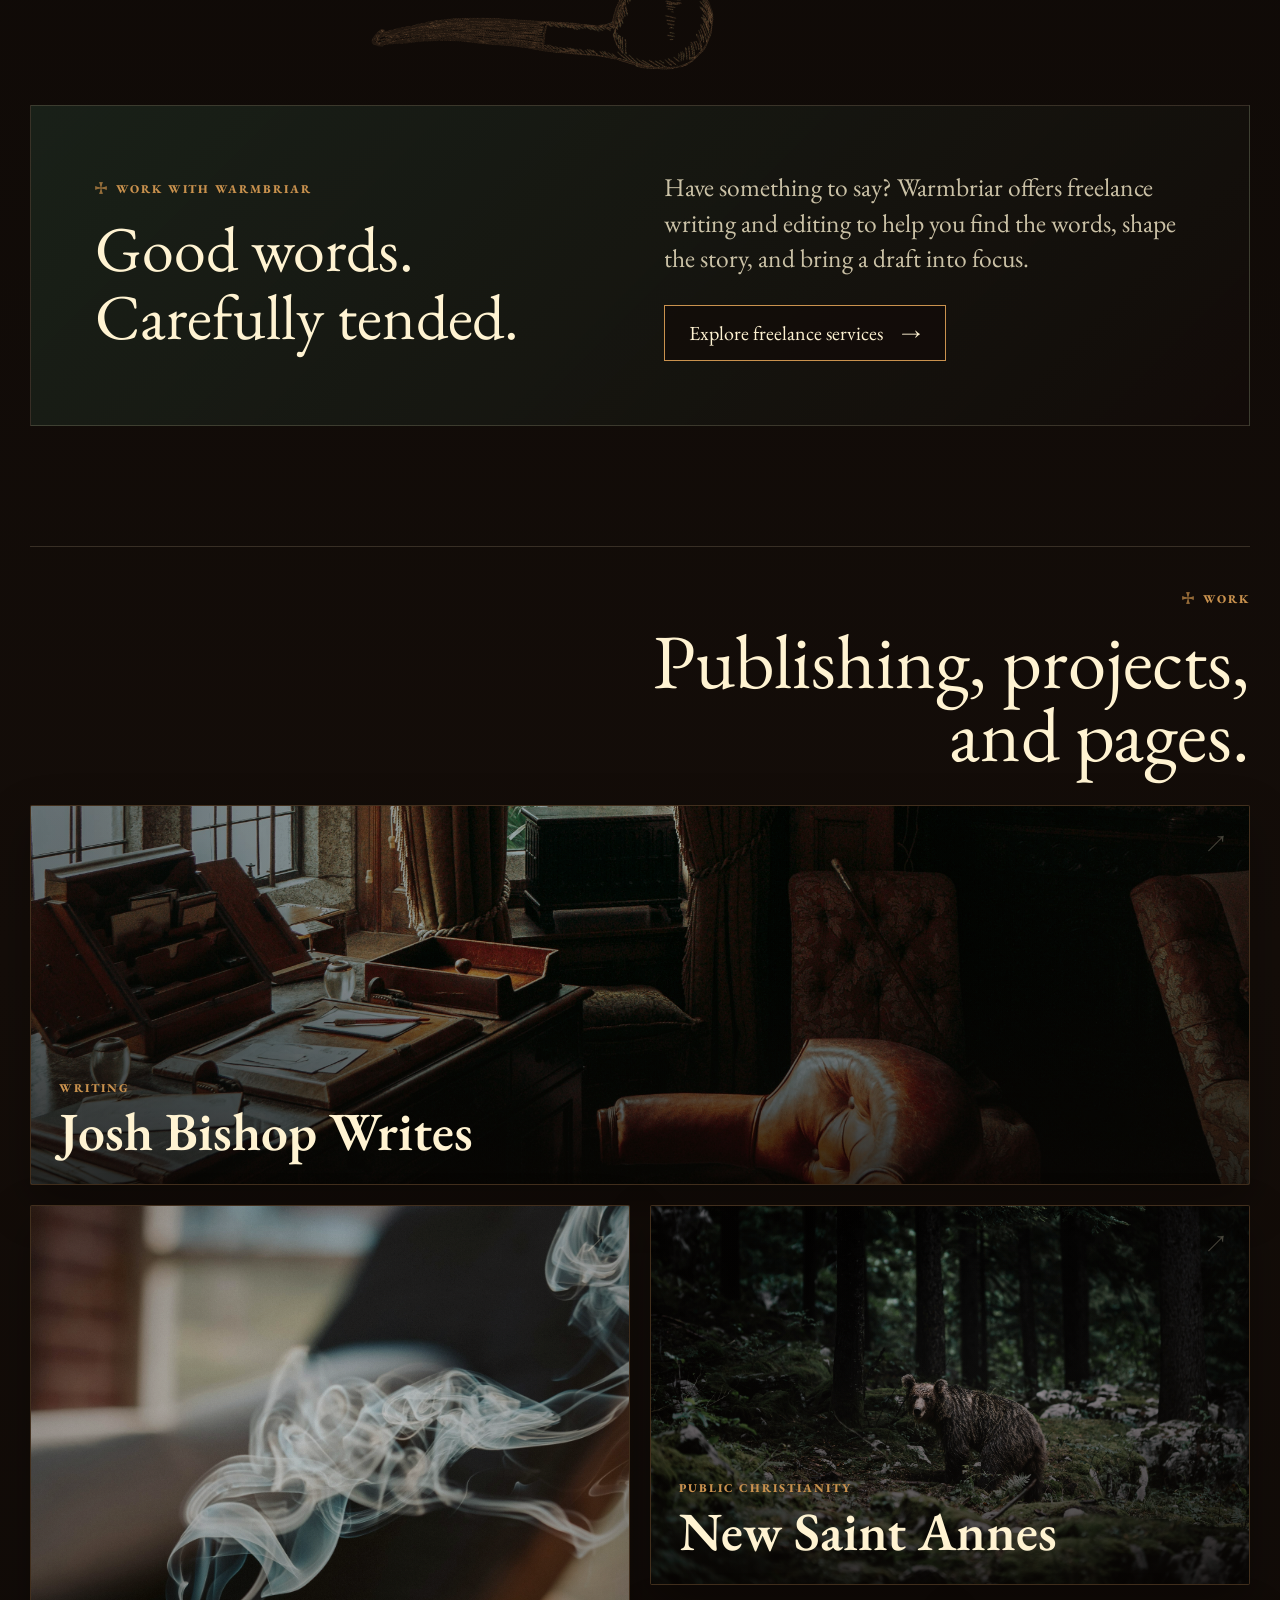
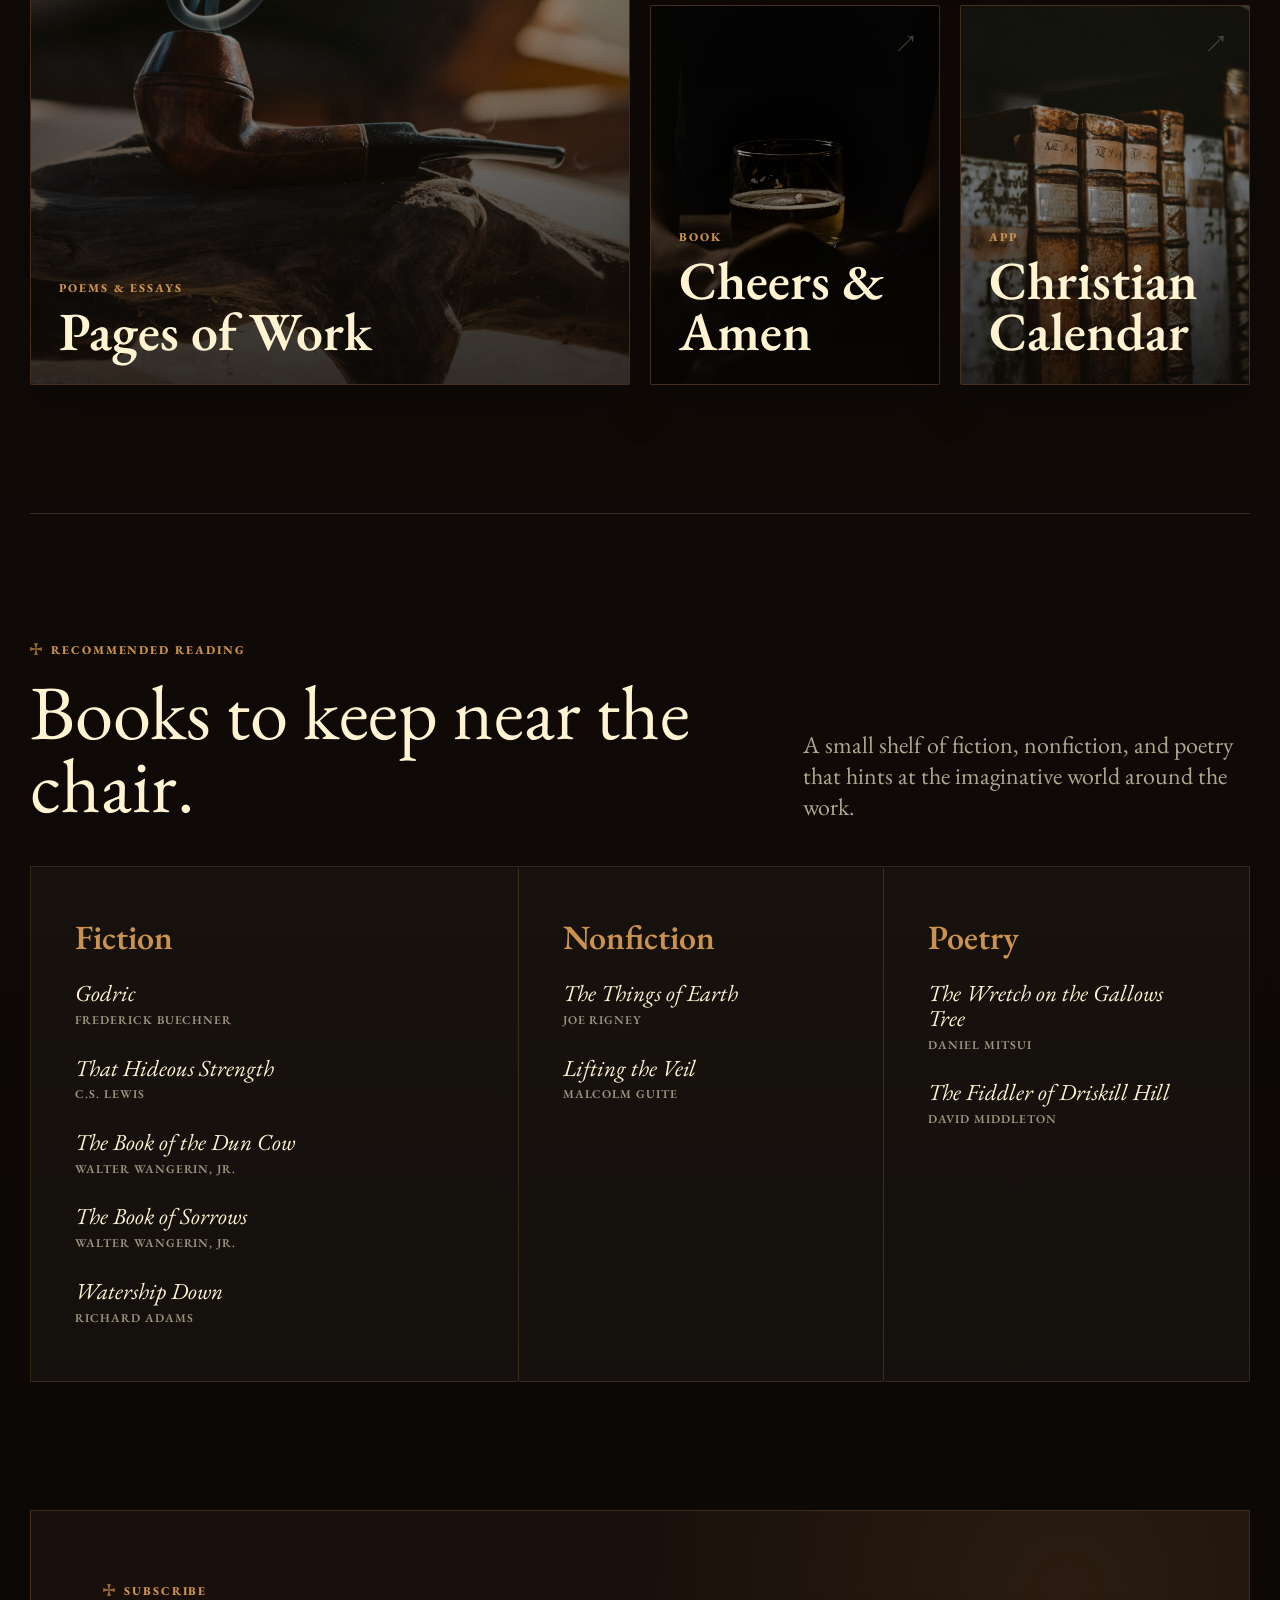
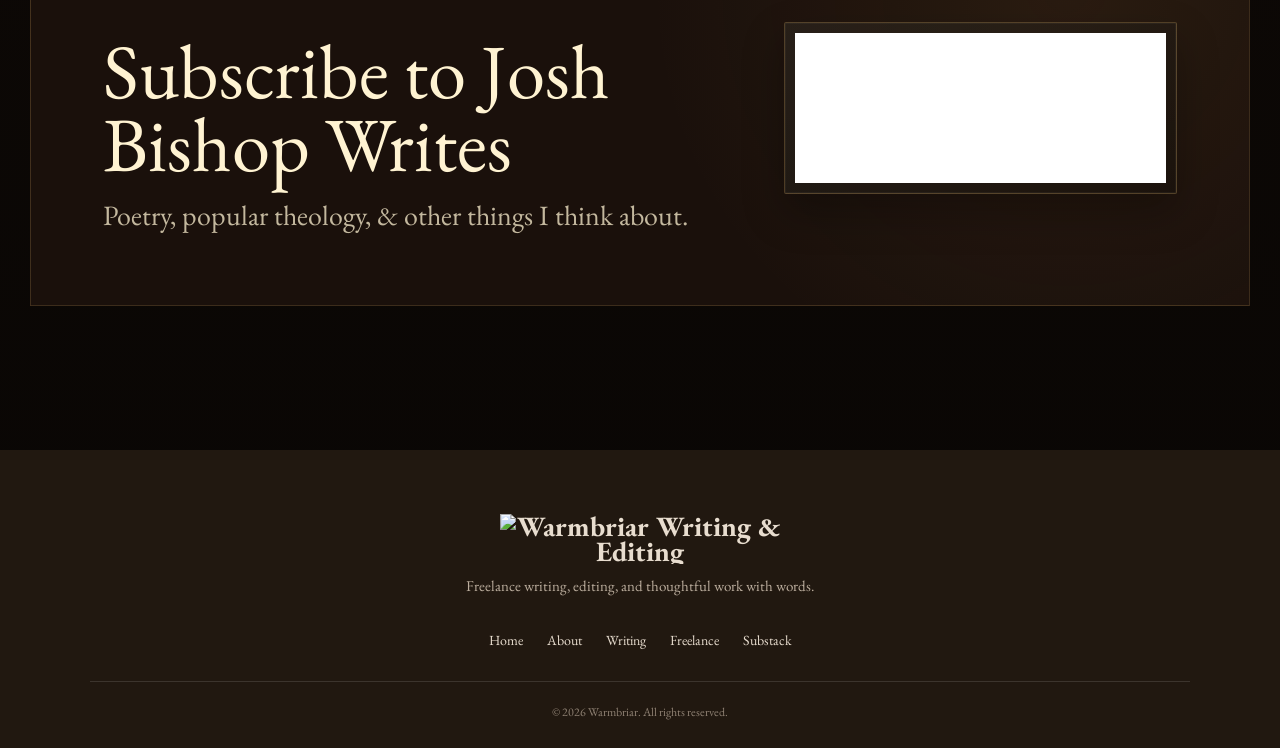
==== commit 438762ae: "Update index.html for Warmbriar branding" ====
--- a/index.html
+++ b/index.html
@@ -3,30 +3,32 @@
   <head>
     <meta charset="utf-8">
     <meta name="viewport" content="width=device-width, initial-scale=1">
-    <title>Josh Bishop | Poetry, Theology, and Good Cheer</title>
+    <title>Warmbriar | Writing &amp; Editing</title>
     <meta
     name="description"
-    content="Josh Bishop is a West Michigan writer exploring poetry, Christian imagination, theology, culture, books, and the ordinary holiness of life."
+    content="Warmbriar is the freelance writing and editing practice of Josh Bishop, a West Michigan writer exploring poetry, theology, and culture."
 >
     <link rel="preconnect" href="https://fonts.googleapis.com">
     <link rel="preconnect" href="https://fonts.gstatic.com" crossorigin>
-    <link href="https://fonts.googleapis.com/css2?family=Cormorant+Garamond:wght@500;600;700&family=Montserrat:wght@400;500;600;700;800&display=swap" rel="stylesheet">
+
+
+    <link href="https://fonts.googleapis.com/css2?family=EB+Garamond:ital,wght@0,400..800;1,400..800&display=swap" rel="stylesheet">
     <link rel="stylesheet" href="styles.css">
   </head>
   <body>
 
     <main id="top">
-      <section class="hero" aria-label="Josh Bishop introduction">
+      <section class="hero" aria-label="Warmbriar introduction">
         <video class="hero-video" autoplay muted loop playsinline>
           <source src="candle-book.mp4" type="video/mp4">
           <source src="https://videos.pexels.com/video-files/10425839/10425839-hd_1920_1080_24fps.mp4" type="video/mp4">
         </video>
         <div class="hero-shade" aria-hidden="true"></div>
         <div class="hero-content">
-          <p class="eyebrow">Poetry, Theology, and Good Cheer</p>
-          <h1><img class="gothic-initial" src="gothic-J.png" alt="J">osh <img class="gothic-initial" src="gothic-b.png" alt="B">ishop</h1>
-        </div>
-        <p class="hero-roles">Reader <span></span> Writer <span></span> Creative</p>
+          <p class="eyebrow">Thoughtful work with words</p>
+          <h1><img class="warmbriar-logo" src="warmbriar-logo.png" alt="Warmbriar Writing &amp; Editing"></h1>
+        </div>
+        <div class="hero-actions"><a class="button" href="freelance.html">Writing &amp; editing services <span aria-hidden="true">→</span></a><a class="text-link" href="pages.html">Explore the writing</a></div>
       </section>
 
       <section class="about-section" id="about">
@@ -38,8 +40,23 @@
             <img class="section-pipe" src="smoking-pipe.png" alt="" aria-hidden="true">
           </div>
           <div class="about-copy">
-            <p>I’m a reader and writer who lives and works in West Michigan, where I manage web content and write for a Christian liberal arts college. I earned my MFA in creative writing from New Saint Andrews College in Moscow, Idaho.</p>
+            <p>Warmbriar is my freelance writing and editing practice. I’m Josh Bishop, a reader and writer who lives and works in West Michigan, where I manage web content and write for a Christian liberal arts college. I earned my MFA in creative writing from New Saint Andrews College in Moscow, Idaho.</p>
             <p>I enjoy spending time at home with my wife and two sons. I love good beer, good food, and good books. My interests include creativity and the Christian imagination, popular theology, and Christian cultural engagement.</p>
+          </div>
+        </div>
+        <div class="section-rule"></div>
+      </section>
+
+      <section class="freelance-section" aria-labelledby="freelance-heading">
+        <div class="freelance-preview">
+          <div>
+            <p class="section-kicker">Work with Warmbriar</p>
+            <h2 id="freelance-heading">Good words.<br>Carefully tended.</h2>
+          </div>
+          <div class="freelance-preview-copy">
+            <!-- Draft service copy: replace with the client's final content. -->
+            <p>Have something to say? Warmbriar offers freelance writing and editing to help you find the words, shape the story, and bring a draft into focus.</p>
+            <a class="button" href="freelance.html">Explore freelance services <span aria-hidden="true">→</span></a>
           </div>
         </div>
       </section>
@@ -161,7 +178,7 @@
             <p>Poetry, popular theology, &amp; other things I think about.</p>
           </div>
           <div class="subscribe-frame">
-            <iframe class="subscribe-embed" src="https://www.joshbishopwrites.com/embed" width="480" height="150" frameborder="0" scrolling="no"></iframe>
+            <iframe title="Subscribe to Josh Bishop Writes" class="subscribe-embed" src="https://www.joshbishopwrites.com/embed" width="480" height="150" frameborder="0" scrolling="no"></iframe>
           </div>
         </div>
       </section>
@@ -170,19 +187,20 @@
     <footer class="site-footer">
       <div class="footer-inner">
         <div class="footer-brand">
-          <h3><img class="gothic-initial" src="gothic-J.png" alt="J">osh <img class="gothic-initial" src="gothic-b.png" alt="B">ishop</h3>
-          <p>Essays, reflections, and thoughtful writing.</p>
+          <h3><a href="index.html"><img class="warmbriar-logo" src="warmbriar-logo.png" alt="Warmbriar Writing &amp; Editing"></a></h3>
+          <p>Freelance writing, editing, and thoughtful work with words.</p>
         </div>
 
         <nav class="footer-nav" aria-label="Footer navigation">
           <a href="index.html">Home</a>
           <a href="index.html#about">About</a>
           <a href="pages.html">Writing</a>
+          <a href="freelance.html">Freelance</a>
           <a href="https://www.joshbishopwrites.com/" target="_blank" rel="noopener noreferrer">Substack</a>
         </nav>
 
         <div class="footer-bottom">
-          <p>© 2026 Josh Bishop. All rights reserved.</p>
+          <p>© 2026 Warmbriar. All rights reserved.</p>
         </div>
       </div>
     </footer>
--- a/styles.css
+++ b/styles.css
@@ -23,6 +23,7 @@
 
 body {
   margin: 0;
+  font-family: "EB Garamond", serif;
   color: var(--cream);
   background:
     radial-gradient(circle at 20% 8%, rgba(104, 36, 31, 0.22), transparent 28rem),
@@ -31,13 +32,40 @@
 }
 
 body.pages-page {
+  --page-image: url("pages-background.jpg");
   min-height: 100vh;
   color: var(--cream);
+  isolation: isolate;
+  background: var(--black);
+  background-position: center, center;
+}
+
+/* A separate layer avoids repainting a fixed body background on scroll. */
+body.pages-page::after {
+  position: fixed;
+  inset: 0;
+  z-index: 0;
+  pointer-events: none;
+  content: "";
   background:
     linear-gradient(rgba(9, 6, 4, 0.72), rgba(9, 6, 4, 0.88)),
-    url("pages-background.jpg") center / cover fixed no-repeat;
-}
-
+    var(--page-image);
+  background-position: inherit;
+  background-size: cover;
+  background-repeat: no-repeat;
+  transform: translateZ(0);
+}
+
+body.pages-page > .site-footer {
+  position: relative;
+  z-index: 1;
+}
+
+
+body.freelance-page {
+  --page-image: url("writing-paper.jpg");
+  background-position: center, center 30%;
+}
 
 body::before {
   position: fixed;
@@ -48,7 +76,6 @@
   opacity: 0.025;
   background-image: url("data:image/svg+xml,%3Csvg viewBox='0 0 240 240' xmlns='http://www.w3.org/2000/svg'%3E%3Cfilter id='noise'%3E%3CfeTurbulence type='fractalNoise' baseFrequency='0.85' numOctaves='3' stitchTiles='stitch'/%3E%3C/filter%3E%3Crect width='240' height='240' filter='url(%23noise)' opacity='0.55'/%3E%3C/svg%3E");
   background-size: 240px 240px;
-  mix-blend-mode: overlay;
 }
 
 a {
@@ -127,9 +154,9 @@
 
 .hero h1 {
   margin: 0;
-  font-family: "Cormorant Garamond", Georgia, serif;
+  font-family: "EB Garamond", serif;
   font-size: clamp(72px, 13vw, 190px);
-  font-weight: 700;
+  font-weight: normal;
   line-height: 0.82;
   letter-spacing: 0;
   text-shadow: 0 18px 40px rgba(0, 0, 0, 0.72);
@@ -143,27 +170,13 @@
   filter: brightness(0) saturate(100%) invert(94%) sepia(12%) saturate(643%) hue-rotate(339deg) brightness(108%) contrast(104%);
 }
 
-.hero-roles {
+.hero > .hero-actions {
   position: absolute;
   left: 50%;
   bottom: clamp(34px, 8vh, 84px);
-  display: flex;
-  align-items: center;
-  gap: 16px;
-  margin: 0;
-  color: rgba(255, 243, 210, 0.8);
-  font-size: 12px;
-  font-weight: 800;
-  letter-spacing: 0.18em;
-  text-transform: uppercase;
+  width: calc(100% - 40px);
+  margin: 0;
   transform: translateX(-50%);
-  white-space: nowrap;
-}
-
-.hero-roles span {
-  width: 32px;
-  height: 1px;
-  background: rgba(185, 133, 69, 0.76);
 }
 
 .about-section,
@@ -198,7 +211,7 @@
 
 h2,
 h3 {
-  font-family: "Cormorant Garamond", Georgia, serif;
+  font-family: "EB Garamond", serif;
   letter-spacing: 0;
 }
 
@@ -208,13 +221,13 @@
 .subscribe-panel h2 {
   margin: 0;
   font-size: clamp(42px, 6vw, 78px);
-  font-weight: 600;
+  font-weight: normal;
   line-height: 0.95;
 }
 
 .about-copy {
   color: rgba(255, 243, 210, 0.78);
-  font-family: "Cormorant Garamond", Georgia, serif;
+  font-family: "EB Garamond", serif;
   font-size: clamp(22px, 2.1vw, 29px);
   line-height: 1.32;
 }
@@ -225,7 +238,7 @@
 
 .section-pipe {
   position: absolute;
-  top: 350px;
+  top: 385px;
   left: -2rem;
   z-index: 5;
   width: clamp(220px, 30vw, 360px);
@@ -331,7 +344,7 @@
   right: 24px;
   z-index: 2;
   color: rgba(255, 243, 210, 0.74);
-  font-family: "Montserrat", system-ui, -apple-system, BlinkMacSystemFont, "Segoe UI", sans-serif;
+  font-family: "EB Garamond", serif;
   font-size: 22px;
   line-height: 1;
   opacity: 0.35;
@@ -386,7 +399,7 @@
   width: min(430px, 100%);
   margin: 0;
   color: var(--paper);
-  font-family: "Cormorant Garamond", Georgia, serif;
+  font-family: "EB Garamond", serif;
   font-size: 25px;
   line-height: 1.18;
 }
@@ -442,7 +455,7 @@
 .reading-intro p {
   margin: 0;
   color: rgba(255, 243, 210, 0.68);
-  font-family: "Cormorant Garamond", Georgia, serif;
+  font-family: "EB Garamond", serif;
   font-size: 24px;
   line-height: 1.3;
 }
@@ -488,7 +501,7 @@
 
 .reading-list li span {
   color: rgba(255, 243, 210, 0.58);
-  font-family: "Montserrat", system-ui, -apple-system, BlinkMacSystemFont, "Segoe UI", sans-serif;
+  font-family: "EB Garamond", serif;
   font-size: 12px;
   font-weight: 600;
   letter-spacing: 0.08em;
@@ -498,7 +511,7 @@
 cite {
   display: block;
   color: var(--cream);
-  font-family: "Cormorant Garamond", Georgia, serif;
+  font-family: "EB Garamond", serif;
   font-size: 23px;
   font-style: italic;
   line-height: 1.08;
@@ -535,7 +548,7 @@
 .subscribe-panel p:not(.section-kicker) {
   margin: 0;
   color: rgba(255, 243, 210, 0.74);
-  font-family: "Cormorant Garamond", Georgia, serif;
+  font-family: "EB Garamond", serif;
   font-size: 28px;
   line-height: 1.2;
 }
@@ -637,7 +650,7 @@
 
 .footer-brand h3 {
   margin: 0 0 8px;
-  font-family: "Cormorant Garamond", Georgia, serif;
+  font-family: "EB Garamond", serif;
   font-size: 28px;
   font-weight: 700;
   line-height: 0.9;
@@ -726,7 +739,7 @@
 .pages-header-label {
   margin: 0;
   color: var(--cream);
-  font-family: "Cormorant Garamond", Georgia, serif;
+  font-family: "EB Garamond", serif;
   font-size: 24px;
   font-weight: 700;
   line-height: 0.9;
@@ -756,9 +769,9 @@
 .pages-title {
   max-width: 1120px;
   margin: 0;
-  font-family: "Cormorant Garamond", Georgia, serif;
+  font-family: "EB Garamond", serif;
   font-size: clamp(76px, 12vw, 180px);
-  font-weight: 500;
+  font-weight: normal;
   line-height: 0.85;
   letter-spacing: 0;
   text-shadow: 0 18px 42px rgba(0, 0, 0, 0.72);
@@ -768,7 +781,7 @@
   width: min(680px, 100%);
   margin: clamp(24px, 3vw, 38px) auto 0;
   color: rgba(255, 243, 210, 0.76);
-  font-family: "Cormorant Garamond", Georgia, serif;
+  font-family: "EB Garamond", serif;
   font-size: clamp(24px, 2.4vw, 34px);
   line-height: 1.2;
 }
@@ -925,7 +938,7 @@
   align-items: end;
   justify-content: space-between;
   gap: 18px;
-  font-family: "Cormorant Garamond", Georgia, serif;
+  font-family: "EB Garamond", serif;
   font-size: clamp(34px, 4vw, 62px);
   font-weight: 600;
   line-height: 0.95;
@@ -938,7 +951,7 @@
   right: 24px;
   z-index: 2;
   color: rgba(255, 243, 210, 0.74);
-  font-family: "Montserrat", system-ui, -apple-system, BlinkMacSystemFont, "Segoe UI", sans-serif;
+  font-family: "EB Garamond", serif;
   font-size: 22px;
   line-height: 1;
   opacity: 0.35;
@@ -950,7 +963,7 @@
   max-width: 520px;
   margin-top: 0;
   color: rgba(242, 223, 188, 0.88);
-  font-family: "Cormorant Garamond", Georgia, serif;
+  font-family: "EB Garamond", serif;
   font-size: clamp(18px, 1.5vw, 23px);
   line-height: 1.2;
   max-height: 0;
@@ -1066,15 +1079,9 @@
     white-space: nowrap;
   }
 
-  .hero-roles {
+  .hero > .hero-actions {
     bottom: 24px;
-    gap: 9px;
-    font-size: 9px;
-    letter-spacing: 0.12em;
-  }
-
-  .hero-roles span {
-    width: 16px;
+    width: calc(100% - 28px);
   }
 
   .section-pipe {
@@ -1116,10 +1123,6 @@
     gap: 16px 22px;
   }
 
-  body.pages-page {
-    background-attachment: scroll;
-  }
-
   .pages-header {
     grid-template-columns: 1fr;
     gap: 12px;
@@ -1210,3 +1213,213 @@
     display: none;
   }
 }
+
+/* Warmbriar branding and freelance services. */
+.warmbriar-logo {
+  width: 100%;
+  height: auto;
+}
+
+.hero h1 .warmbriar-logo {
+  width: min(100%, 960px);
+  margin: 0 auto;
+  filter: drop-shadow(0 12px 24px rgba(0, 0, 0, 0.4));
+}
+
+.footer-brand .warmbriar-logo {
+  width: min(280px, 100%);
+  margin: 0 auto 12px;
+}
+
+.pages-header-label .warmbriar-logo {
+  width: 230px;
+}
+
+.page-nav {
+  display: flex;
+  flex-wrap: wrap;
+  justify-content: flex-end;
+  gap: 20px;
+}
+
+.hero-actions {
+  display: flex;
+  flex-wrap: wrap;
+  justify-content: center;
+  align-items: center;
+  gap: 22px 32px;
+  margin-top: 32px;
+}
+
+.button {
+  display: inline-flex;
+  align-items: center;
+  justify-content: center;
+  gap: 18px;
+  padding: 14px 24px;
+  border: 1px solid var(--brass);
+  color: var(--cream);
+  background: rgba(18, 11, 8, 0.7);
+  font-size: 20px;
+  line-height: 1.3;
+  transition: background 180ms ease;
+}
+
+.button:hover {
+  background: var(--brown);
+}
+
+.text-link {
+  font-size: 20px;
+  text-decoration: underline;
+  text-underline-offset: 6px;
+  text-decoration-color: var(--brass);
+}
+
+.freelance-section {
+  width: min(1220px, calc(100% - 40px));
+  margin: 0 auto;
+  padding: 48px 0 72px;
+}
+
+.freelance-preview {
+  display: grid;
+  grid-template-columns: 1fr 1fr;
+  align-items: center;
+  gap: 48px;
+  padding: clamp(28px, 5vw, 64px);
+  border: 1px solid var(--line);
+  background: linear-gradient(135deg, rgba(32, 50, 38, 0.55), rgba(18, 11, 8, 0.8));
+}
+
+.freelance-preview h2,
+.service-section h2,
+.freelance-about h2,
+.inquiry-panel h2 {
+  margin: 0;
+  font-size: clamp(38px, 5vw, 64px);
+  font-weight: normal;
+  line-height: 1.05;
+}
+
+.freelance-preview-copy p,
+.service-card p,
+.freelance-about p:not(.section-kicker),
+.inquiry-panel p:not(.section-kicker) {
+  color: rgba(255, 243, 210, 0.78);
+  font-size: clamp(21px, 2vw, 26px);
+  line-height: 1.4;
+}
+
+.freelance-preview-copy p {
+  margin: 0 0 28px;
+}
+
+.freelance-section + .work-section .section-heading {
+  margin-top: 0;
+}
+
+.freelance-main .pages-title {
+  font-size: clamp(64px, 10vw, 140px);
+  line-height: 0.95;
+}
+
+.service-section {
+  margin-top: clamp(72px, 9vw, 120px);
+  padding-top: 36px;
+  border-top: 1px solid var(--line);
+}
+
+.service-grid {
+  display: grid;
+  grid-template-columns: repeat(3, minmax(0, 1fr));
+  gap: 24px;
+  margin-top: 36px;
+}
+
+.service-card {
+  padding: clamp(24px, 3vw, 40px);
+  border: 1px solid var(--line);
+  background: rgba(18, 11, 8, 0.8);
+}
+
+.service-number {
+  color: var(--brass);
+  font-size: 18px;
+}
+
+.service-card h3 {
+  margin: 24px 0 14px;
+  font-size: 40px;
+  font-weight: normal;
+}
+
+.service-card p {
+  margin: 0;
+}
+
+.freelance-about {
+  display: grid;
+  grid-template-columns: 1fr 1fr;
+  align-items: center;
+  gap: clamp(28px, 5vw, 72px);
+  margin: clamp(64px, 9vw, 120px) 0;
+}
+
+.freelance-about > img {
+  width: 100%;
+  aspect-ratio: 4 / 3;
+  object-fit: cover;
+  border: 1px solid var(--line);
+}
+
+.inquiry-panel {
+  padding: clamp(28px, 6vw, 72px);
+  border: 1px solid var(--line);
+  background: rgba(32, 50, 38, 0.6);
+  text-align: center;
+  scroll-margin-top: 24px;
+}
+
+.inquiry-panel p:not(.section-kicker) {
+  max-width: 680px;
+  margin: 24px auto;
+}
+
+.inquiry-panel .button {
+  max-width: 100%;
+  overflow-wrap: anywhere;
+}
+
+@media (max-width: 920px) {
+  .freelance-preview,
+  .freelance-about,
+  .service-grid {
+    grid-template-columns: 1fr;
+  }
+}
+
+@media (max-width: 620px) {
+  .freelance-section {
+    width: calc(100% - 28px);
+    padding-top: 24px;
+  }
+
+  .page-nav {
+    justify-content: center;
+  }
+
+  .hero-actions {
+    gap: 20px;
+  }
+
+  .hero h1 {
+    white-space: normal;
+  }
+}
+
+@media (max-width: 620px) {
+  .section-pipe {
+    display: none;
+  }
+}
